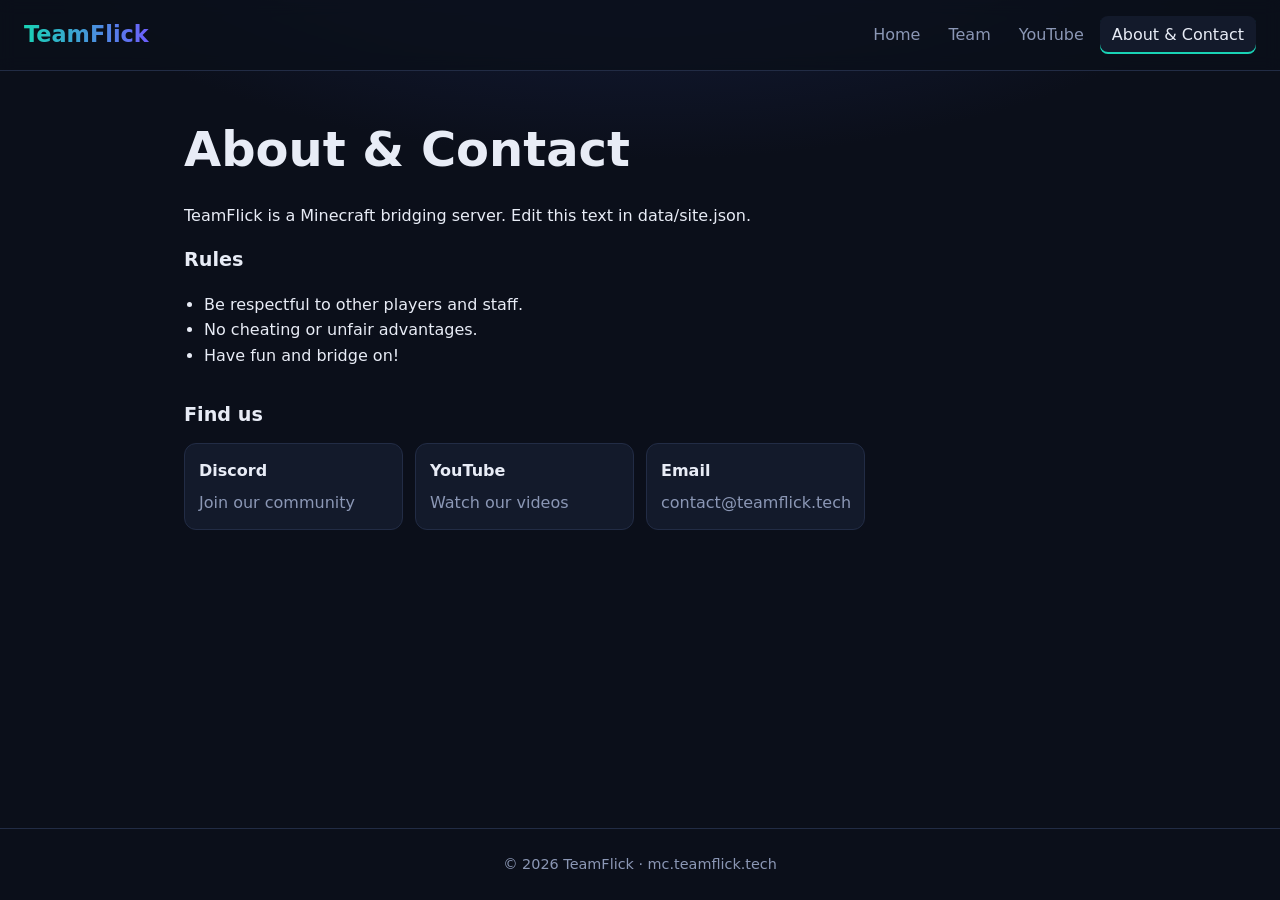
==== about.html @ f41781c0 "Initial TeamFlick static site" ====
<!doctype html>
<html lang="en">
<head>
<meta charset="utf-8">
<meta name="viewport" content="width=device-width, initial-scale=1">
<title>About & Contact</title>
<meta name="description" content="TeamFlick – a Minecraft bridging server. IP: mc.teamflick.tech">
<link rel="stylesheet" href="assets/style.css">
</head>
<body data-page="about">
<header id="nav"></header>
<main>
<h1>About & Contact</h1>
<section class="block"><p id="desc"></p><h2>Rules</h2><ul id="rules"></ul></section>
<section class="block"><h2>Find us</h2><div class="grid" id="links"></div></section>
</main>
<footer id="footer"></footer>
<script src="assets/app.js"></script>
</body>
</html>
---- assets/style.css ----
:root {
  --bg: #0b0f1a; --panel: #131a2b; --line: #222c45; --text: #e8ecf6; --muted: #8b97b5;
  --accent: #19d3b5; --accent2: #6d5efc;
}
* { box-sizing: border-box; }
body {
  margin: 0; background: radial-gradient(1200px 600px at 50% -200px, #1a2550 0%, var(--bg) 60%) no-repeat, var(--bg);
  color: var(--text); font: 16px/1.6 system-ui, -apple-system, "Segoe UI", Roboto, sans-serif;
  min-height: 100vh; display: flex; flex-direction: column;
}
#nav { display: flex; flex-wrap: wrap; gap: 12px 24px; align-items: center; justify-content: space-between;
  padding: 16px 24px; border-bottom: 1px solid var(--line); background: rgba(11,15,26,.8); backdrop-filter: blur(8px);
  position: sticky; top: 0; z-index: 5; }
.brand { font-weight: 800; font-size: 1.4rem; color: var(--text); text-decoration: none;
  background: linear-gradient(90deg, var(--accent), var(--accent2)); -webkit-background-clip: text; background-clip: text; color: transparent; }
nav { display: flex; flex-wrap: wrap; gap: 4px; }
nav a { color: var(--muted); text-decoration: none; padding: 6px 12px; border-radius: 8px; }
nav a:hover { color: var(--text); background: var(--panel); }
nav a.active { color: var(--text); background: var(--panel); box-shadow: inset 0 -2px var(--accent); }
main { flex: 1; width: 100%; max-width: 960px; margin: 0 auto; padding: 40px 24px; }
h1 { font-size: clamp(2rem, 6vw, 3rem); margin: 0 0 8px; }
h2 { margin: 0 0 12px; font-size: 1.2rem; }
.muted { color: var(--muted); }
.hero { text-align: center; padding: 48px 0 24px; }
.ip { display: inline-block; margin: 24px 0 8px; padding: 14px 28px; border-radius: 14px; background: var(--panel);
  border: 1px solid var(--line); font: 700 clamp(1.4rem, 5vw, 2.2rem) ui-monospace, Menlo, Consolas, monospace; color: var(--accent); }
.btn { cursor: pointer; border: 0; border-radius: 10px; padding: 10px 20px; font: inherit; font-weight: 600;
  color: #04201c; background: var(--accent); }
.btn:hover { filter: brightness(1.1); }
.stat { margin: 40px auto 0; max-width: 360px; padding: 20px; border-radius: 14px; background: var(--panel); border: 1px solid var(--line); }
.stat .label { color: var(--muted); font-size: .85rem; text-transform: uppercase; letter-spacing: .08em; }
.stat .value { font-size: 1.8rem; font-weight: 700; }
.grid { display: grid; grid-template-columns: repeat(auto-fill, minmax(200px, 1fr)); gap: 12px; }
.card { display: flex; gap: 12px; padding: 14px; border-radius: 12px; background: var(--panel); border: 1px solid var(--line);
  color: var(--text); text-decoration: none; }
a.card:hover { border-color: var(--accent); transform: translateY(-2px); transition: .15s; }
.member { align-items: center; }
.member img { border-radius: 8px; image-rendering: pixelated; background: var(--line); }
.rank { margin-bottom: 28px; }
.tag { display: inline-block; padding: 2px 12px; border-radius: 999px; font-weight: 700; font-size: .95rem;
  color: var(--c, #fff); border: 1px solid var(--c, #fff); background: color-mix(in srgb, var(--c, #fff) 12%, transparent); }
.yttag { --c: #ff4d4d; align-self: flex-start; font-size: .8rem; color: #ff4d4d; border-color: #ff4d4d; background: rgba(255,77,77,.12); }
.yt, .link { flex-direction: column; gap: 6px; }
.go { color: var(--accent); font-size: .9rem; margin-top: 4px; }
ul { padding-left: 20px; }
section.block { margin-bottom: 32px; }
#footer { text-align: center; padding: 24px; color: var(--muted); border-top: 1px solid var(--line); font-size: .9rem; }
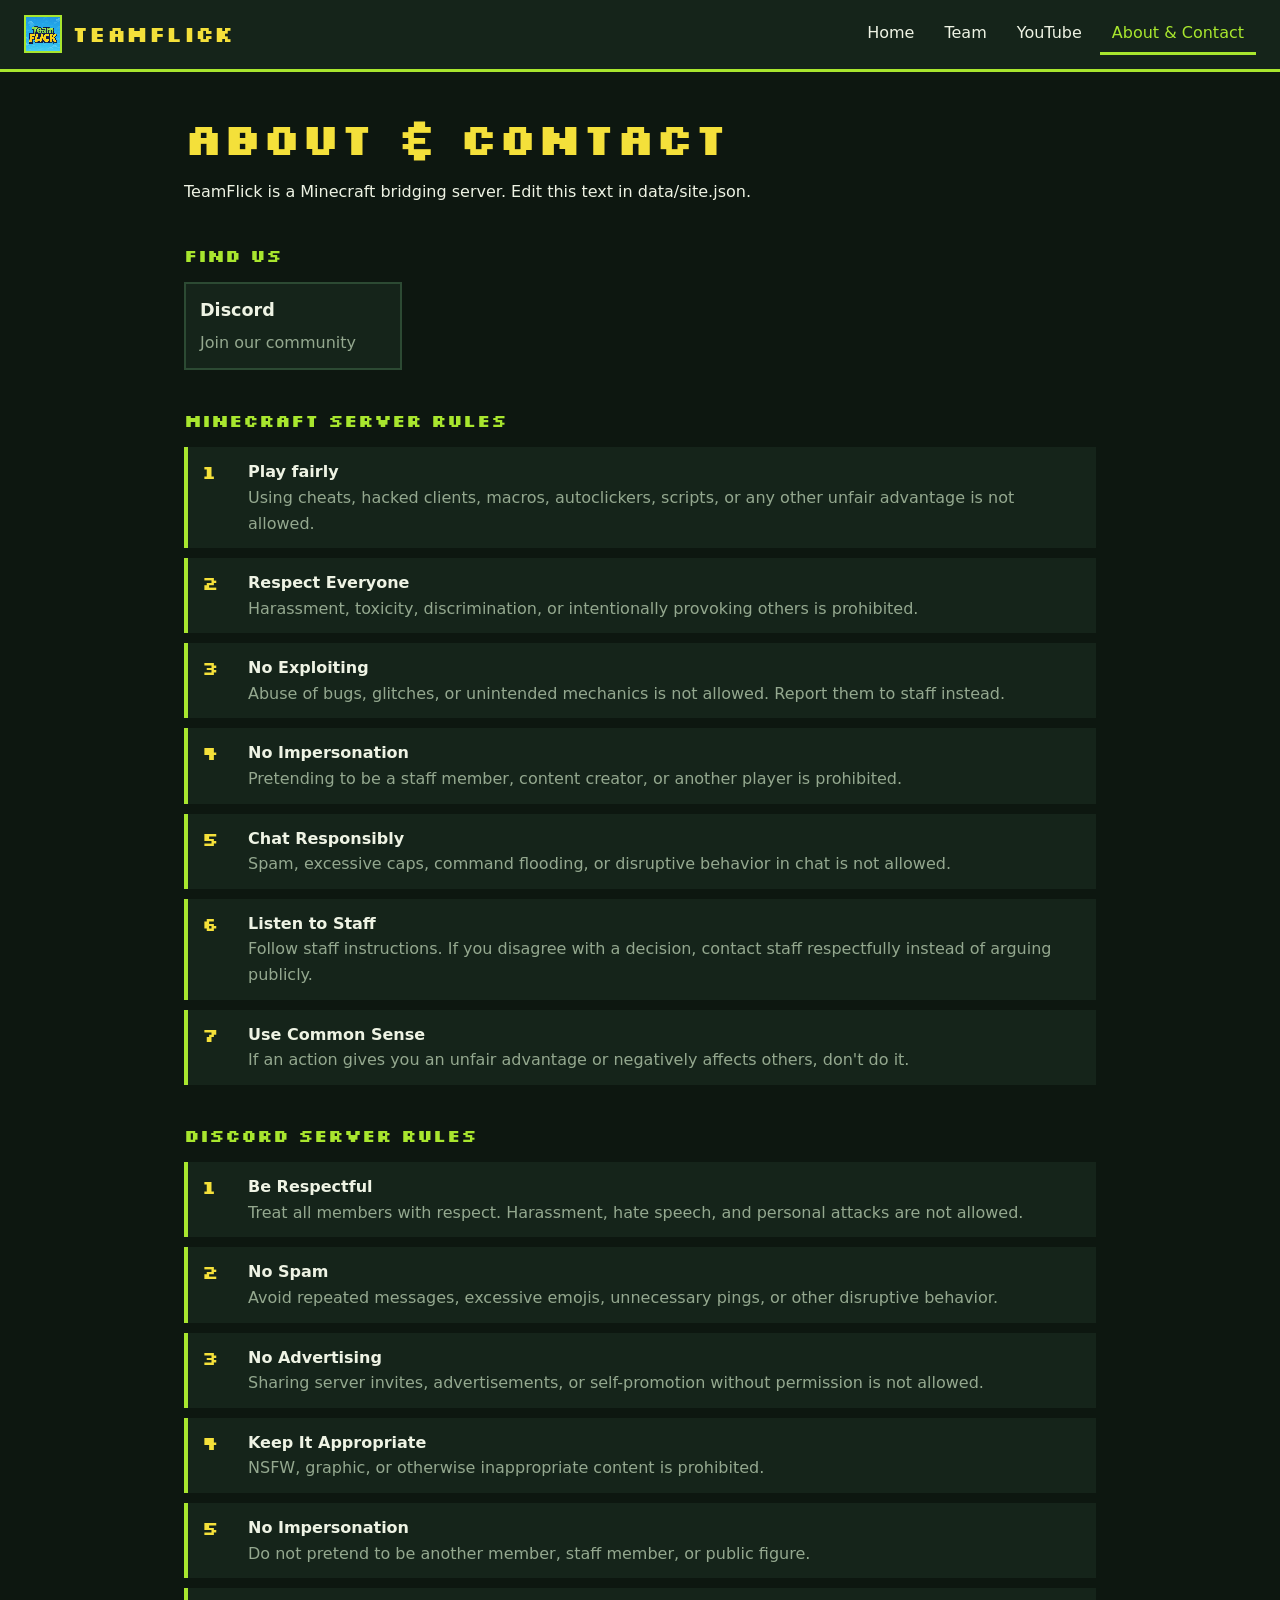
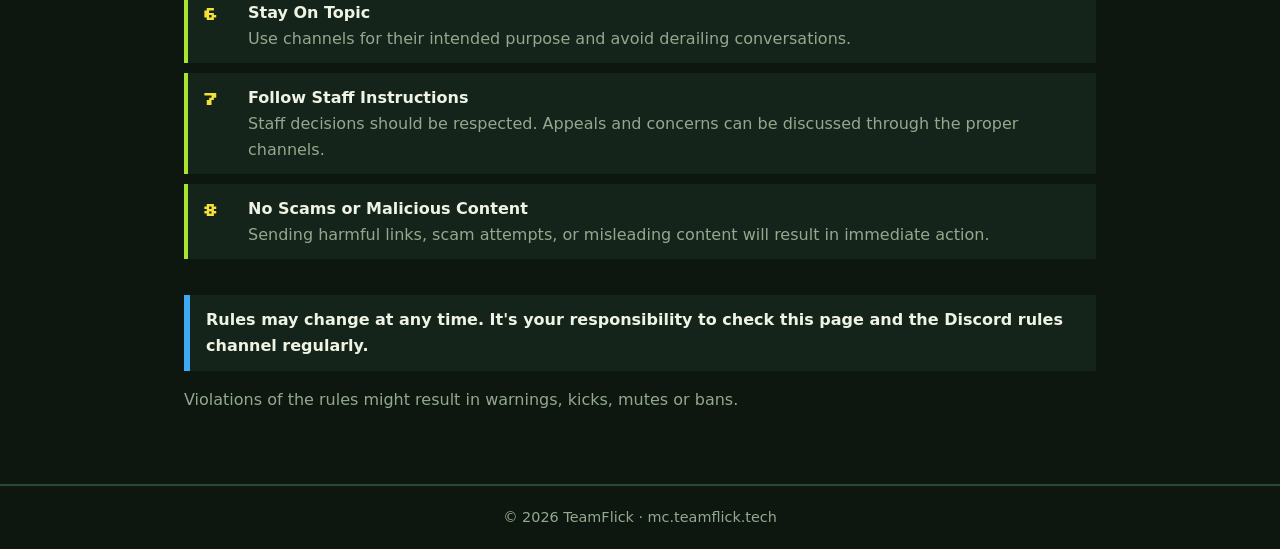
==== commit 4c420635: "Add logo, favicon, rules.json + rules section on About page" ====
--- a/about.html
+++ b/about.html
@@ -5,14 +5,16 @@
 <meta name="viewport" content="width=device-width, initial-scale=1">
 <title>About & Contact</title>
 <meta name="description" content="TeamFlick – a Minecraft bridging server. IP: mc.teamflick.tech">
+<link rel="icon" href="assets/favicon.png">
 <link rel="stylesheet" href="assets/style.css">
 </head>
 <body data-page="about">
 <header id="nav"></header>
 <main>
 <h1>About & Contact</h1>
-<section class="block"><p id="desc"></p><h2>Rules</h2><ul id="rules"></ul></section>
+<section class="block"><p id="desc"></p></section>
 <section class="block"><h2>Find us</h2><div class="grid" id="links"></div></section>
+<div id="rules"></div>
 </main>
 <footer id="footer"></footer>
 <script src="assets/app.js"></script>
--- a/assets/style.css
+++ b/assets/style.css
@@ -1,47 +1,91 @@
+@import url("https://fonts.googleapis.com/css2?family=Silkscreen:wght@400;700&display=swap");
+
 :root {
-  --bg: #0b0f1a; --panel: #131a2b; --line: #222c45; --text: #e8ecf6; --muted: #8b97b5;
-  --accent: #19d3b5; --accent2: #6d5efc;
+  --bg: #0d1710;
+  --panel: #15241a;
+  --panel2: #1b2d20;
+  --line: #2c4a33;
+  --text: #eef3e4;
+  --muted: #94a88f;
+  --lime: #a8e62e;
+  --yellow: #f4e03a;
+  --blue: #3fa9f5;
+  --ink: #0b120c;
+  --pixel: "Silkscreen", ui-monospace, Menlo, Consolas, monospace;
 }
 * { box-sizing: border-box; }
 body {
-  margin: 0; background: radial-gradient(1200px 600px at 50% -200px, #1a2550 0%, var(--bg) 60%) no-repeat, var(--bg);
-  color: var(--text); font: 16px/1.6 system-ui, -apple-system, "Segoe UI", Roboto, sans-serif;
+  margin: 0; background: var(--bg); color: var(--text);
+  font: 16px/1.6 system-ui, -apple-system, "Segoe UI", Roboto, sans-serif;
   min-height: 100vh; display: flex; flex-direction: column;
 }
-#nav { display: flex; flex-wrap: wrap; gap: 12px 24px; align-items: center; justify-content: space-between;
-  padding: 16px 24px; border-bottom: 1px solid var(--line); background: rgba(11,15,26,.8); backdrop-filter: blur(8px);
-  position: sticky; top: 0; z-index: 5; }
-.brand { font-weight: 800; font-size: 1.4rem; color: var(--text); text-decoration: none;
-  background: linear-gradient(90deg, var(--accent), var(--accent2)); -webkit-background-clip: text; background-clip: text; color: transparent; }
-nav { display: flex; flex-wrap: wrap; gap: 4px; }
-nav a { color: var(--muted); text-decoration: none; padding: 6px 12px; border-radius: 8px; }
-nav a:hover { color: var(--text); background: var(--panel); }
-nav a.active { color: var(--text); background: var(--panel); box-shadow: inset 0 -2px var(--accent); }
-main { flex: 1; width: 100%; max-width: 960px; margin: 0 auto; padding: 40px 24px; }
-h1 { font-size: clamp(2rem, 6vw, 3rem); margin: 0 0 8px; }
-h2 { margin: 0 0 12px; font-size: 1.2rem; }
+a { color: var(--blue); }
+
+/* header */
+#nav {
+  display: flex; flex-wrap: wrap; gap: 10px 28px; align-items: center; justify-content: space-between;
+  padding: 14px 24px; background: var(--panel); border-bottom: 3px solid var(--lime);
+}
+.brand { display: flex; align-items: center; gap: 10px; font-family: var(--pixel); font-weight: 700;
+  font-size: 1.4rem; color: var(--yellow); text-decoration: none; letter-spacing: .02em; }
+.brand img { height: 36px; width: auto; image-rendering: pixelated; }
+nav { display: flex; flex-wrap: wrap; gap: 2px 6px; }
+nav a { color: var(--text); text-decoration: none; padding: 6px 12px; font-weight: 500; border-bottom: 3px solid transparent; }
+nav a:hover { color: var(--blue); border-bottom-color: var(--blue); }
+nav a.active { color: var(--lime); border-bottom-color: var(--lime); }
+
+main { flex: 1; width: 100%; max-width: 960px; margin: 0 auto; padding: 40px 24px 56px; }
+h1 { font-family: var(--pixel); font-size: clamp(1.8rem, 6vw, 2.8rem); line-height: 1.15; margin: 0 0 10px; color: var(--yellow); }
+h2 { font-family: var(--pixel); font-size: 1.15rem; margin: 0 0 12px; color: var(--lime); }
 .muted { color: var(--muted); }
-.hero { text-align: center; padding: 48px 0 24px; }
-.ip { display: inline-block; margin: 24px 0 8px; padding: 14px 28px; border-radius: 14px; background: var(--panel);
-  border: 1px solid var(--line); font: 700 clamp(1.4rem, 5vw, 2.2rem) ui-monospace, Menlo, Consolas, monospace; color: var(--accent); }
-.btn { cursor: pointer; border: 0; border-radius: 10px; padding: 10px 20px; font: inherit; font-weight: 600;
-  color: #04201c; background: var(--accent); }
-.btn:hover { filter: brightness(1.1); }
-.stat { margin: 40px auto 0; max-width: 360px; padding: 20px; border-radius: 14px; background: var(--panel); border: 1px solid var(--line); }
-.stat .label { color: var(--muted); font-size: .85rem; text-transform: uppercase; letter-spacing: .08em; }
-.stat .value { font-size: 1.8rem; font-weight: 700; }
-.grid { display: grid; grid-template-columns: repeat(auto-fill, minmax(200px, 1fr)); gap: 12px; }
-.card { display: flex; gap: 12px; padding: 14px; border-radius: 12px; background: var(--panel); border: 1px solid var(--line);
+
+/* home */
+.hero { padding: 40px 0 8px; }
+.hero h1 { font-size: clamp(2.2rem, 8vw, 3.6rem); }
+.hero .muted { font-size: 1.1rem; margin: 0 0 28px; }
+.ip-row { display: flex; flex-wrap: wrap; gap: 12px; align-items: stretch; }
+.ip { padding: 12px 22px; background: var(--ink); border: 3px solid var(--lime); box-shadow: 5px 5px 0 var(--lime);
+  font: 700 clamp(1.2rem, 4.5vw, 1.9rem) ui-monospace, Menlo, Consolas, monospace; color: var(--lime); }
+.btn { cursor: pointer; border: 3px solid var(--blue); background: var(--blue); color: var(--ink);
+  padding: 0 22px; font: 700 1rem var(--pixel); }
+.btn:hover { background: var(--ink); color: var(--blue); }
+.btn:active { transform: translate(2px, 2px); }
+.stat { margin-top: 44px; display: inline-block; min-width: 260px; padding: 16px 22px; background: var(--panel);
+  border-left: 6px solid var(--yellow); }
+.stat .label { color: var(--muted); font-size: .8rem; text-transform: uppercase; letter-spacing: .1em; }
+.stat .value { font: 700 1.7rem var(--pixel); color: var(--yellow); }
+
+/* cards */
+.grid { display: grid; grid-template-columns: repeat(auto-fill, minmax(210px, 1fr)); gap: 14px; }
+.card { display: flex; gap: 12px; padding: 12px 14px; background: var(--panel); border: 2px solid var(--line);
   color: var(--text); text-decoration: none; }
-a.card:hover { border-color: var(--accent); transform: translateY(-2px); transition: .15s; }
+a.card:hover { border-color: var(--blue); box-shadow: 4px 4px 0 var(--blue); transform: translate(-2px, -2px); }
 .member { align-items: center; }
-.member img { border-radius: 8px; image-rendering: pixelated; background: var(--line); }
-.rank { margin-bottom: 28px; }
-.tag { display: inline-block; padding: 2px 12px; border-radius: 999px; font-weight: 700; font-size: .95rem;
-  color: var(--c, #fff); border: 1px solid var(--c, #fff); background: color-mix(in srgb, var(--c, #fff) 12%, transparent); }
-.yttag { --c: #ff4d4d; align-self: flex-start; font-size: .8rem; color: #ff4d4d; border-color: #ff4d4d; background: rgba(255,77,77,.12); }
+.member img { width: 44px; height: 44px; image-rendering: pixelated; background: var(--line); }
+.rank { margin-bottom: 30px; }
+.tag { display: inline-block; padding: 2px 10px; font: 700 .8rem var(--pixel); background: var(--c, var(--lime)); color: var(--ink); }
+.rank h2 { margin-bottom: 14px; }
+.yttag { --c: #ff5a4d; align-self: flex-start; }
 .yt, .link { flex-direction: column; gap: 6px; }
-.go { color: var(--accent); font-size: .9rem; margin-top: 4px; }
+.yt strong, .link strong { font-size: 1.1rem; }
+.go { color: var(--blue); font-weight: 600; font-size: .9rem; margin-top: 4px; }
+
 ul { padding-left: 20px; }
-section.block { margin-bottom: 32px; }
-#footer { text-align: center; padding: 24px; color: var(--muted); border-top: 1px solid var(--line); font-size: .9rem; }
+li::marker { color: var(--lime); }
+section.block { margin-bottom: 36px; }
+
+#footer { text-align: center; padding: 20px; color: var(--muted); border-top: 2px solid var(--line); font-size: .9rem; }
+
+/* logo + rules */
+.hero { display: grid; grid-template-columns: 1fr auto; gap: 8px 40px; align-items: center; }
+.hero > :not(.hero-logo) { grid-column: 1; }
+.hero-logo { grid-column: 2; grid-row: 1 / span 4; width: 220px; height: auto; border: 3px solid var(--lime); box-shadow: 6px 6px 0 var(--blue); }
+@media (max-width: 640px) { .hero { grid-template-columns: 1fr; } .hero-logo { grid-column: 1; grid-row: auto; order: -1; width: 150px; } }
+.brand img { height: 38px; border: 2px solid var(--lime); }
+ol.rules { list-style: none; counter-reset: r; padding: 0; margin: 0; display: grid; gap: 10px; }
+ol.rules li { counter-increment: r; display: grid; grid-template-columns: 34px 1fr; gap: 0 12px; padding: 12px 14px; background: var(--panel); border-left: 4px solid var(--lime); }
+ol.rules li::before { content: counter(r); grid-row: span 2; font: 700 1.2rem var(--pixel); color: var(--yellow); }
+ol.rules strong { color: var(--text); }
+ol.rules span { color: var(--muted); }
+.notice { margin-top: 8px; padding: 12px 16px; background: var(--panel); border-left: 6px solid var(--blue); font-weight: 600; }
+.stat { justify-self: start; }
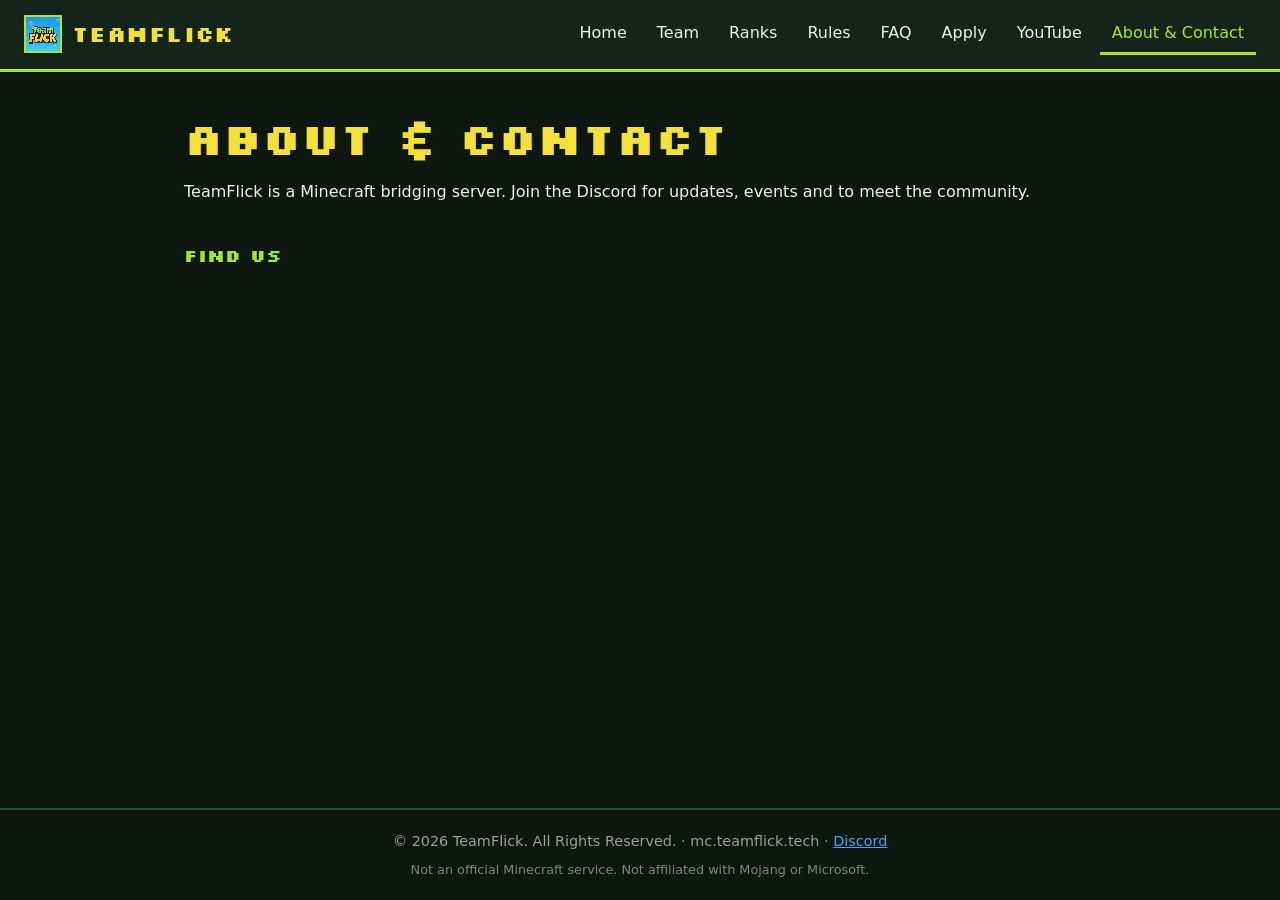
==== commit b76f15dd: "Add Rules, FAQ and Staff Applications pages" ====
--- a/about.html
+++ b/about.html
@@ -14,7 +14,6 @@
 <h1>About & Contact</h1>
 <section class="block"><p id="desc"></p></section>
 <section class="block"><h2>Find us</h2><div class="grid" id="links"></div></section>
-<div id="rules"></div>
 </main>
 <footer id="footer"></footer>
 <script src="assets/app.js"></script>
--- a/assets/style.css
+++ b/assets/style.css
@@ -89,3 +89,46 @@
 ol.rules span { color: var(--muted); }
 .notice { margin-top: 8px; padding: 12px 16px; background: var(--panel); border-left: 6px solid var(--blue); font-weight: 600; }
 .stat { justify-self: start; }
+
+/* home extras */
+.stats { display: flex; flex-wrap: wrap; gap: 14px; margin-top: 36px; }
+.stats .stat { margin-top: 0; min-width: 200px; }
+.stat .value.on { color: var(--lime); }
+.stat .value.off { color: #ff6b5e; }
+.stat#status { border-left-color: var(--blue); }
+.cta { margin-top: 22px; }
+.btn-alt { display: inline-block; padding: 12px 22px; text-decoration: none; background: transparent; color: var(--yellow); border-color: var(--yellow); }
+.btn-alt:hover { background: var(--yellow); color: var(--ink); }
+ol.steps { list-style: none; counter-reset: s; padding: 0; margin: 0; display: grid; grid-template-columns: repeat(auto-fit, minmax(210px, 1fr)); gap: 12px; }
+ol.steps li { counter-increment: s; padding: 14px; background: var(--panel); border-top: 4px solid var(--blue); }
+ol.steps li::before { content: counter(s); display: block; font: 700 1.5rem var(--pixel); color: var(--yellow); margin-bottom: 4px; }
+.home-gap { margin-top: 48px; }
+#join-sec { margin-top: 48px; }
+#footer a { color: var(--blue); }
+[hidden] { display: none !important; }
+
+/* ranks page + modes */
+.rank-cards { display: grid; grid-template-columns: repeat(auto-fit, minmax(260px, 1fr)); gap: 16px; margin: 24px 0 44px; align-items: start; }
+.rcard { background: var(--panel); border: 2px solid var(--line); border-top: 6px solid var(--c); padding: 16px 18px 8px; }
+.rcard h2 { color: var(--c); font-size: 1.4rem; }
+.rcard ul { padding-left: 18px; margin: 0 0 14px; }
+.rcard li::marker { color: var(--c); }
+.rcard table { width: 100%; border-collapse: collapse; margin-bottom: 8px; }
+.rcard td { padding: 6px 0; border-top: 1px solid var(--line); }
+.rcard td:last-child { text-align: right; font-weight: 700; color: var(--yellow); }
+.mode { flex-direction: column; gap: 4px; border-left: 6px solid var(--lime); }
+.mode strong { font: 700 1.15rem var(--pixel); color: var(--yellow); }
+#modes-sec { margin-top: 48px; }
+#footer .fine { margin-top: 6px; font-size: .8rem; opacity: .8; }
+
+/* faq + apply */
+details.qa { background: var(--panel); border-left: 4px solid var(--blue); margin-bottom: 10px; padding: 0 16px; }
+details.qa summary { cursor: pointer; padding: 12px 0; font-weight: 600; }
+details.qa[open] { border-left-color: var(--lime); }
+details.qa p { margin: 0 0 14px; color: var(--muted); }
+.notice.open { border-left-color: var(--lime); color: var(--lime); }
+.notice.closed { border-left-color: #ff6b5e; color: #ff6b5e; }
+.role { flex-direction: column; gap: 6px; border-left: 6px solid var(--yellow); }
+.role strong { font: 700 1.1rem var(--pixel); color: var(--yellow); }
+.role ul { margin: 6px 0 0; font-size: .95rem; }
+section.block + .notice, .notice { margin-bottom: 24px; }
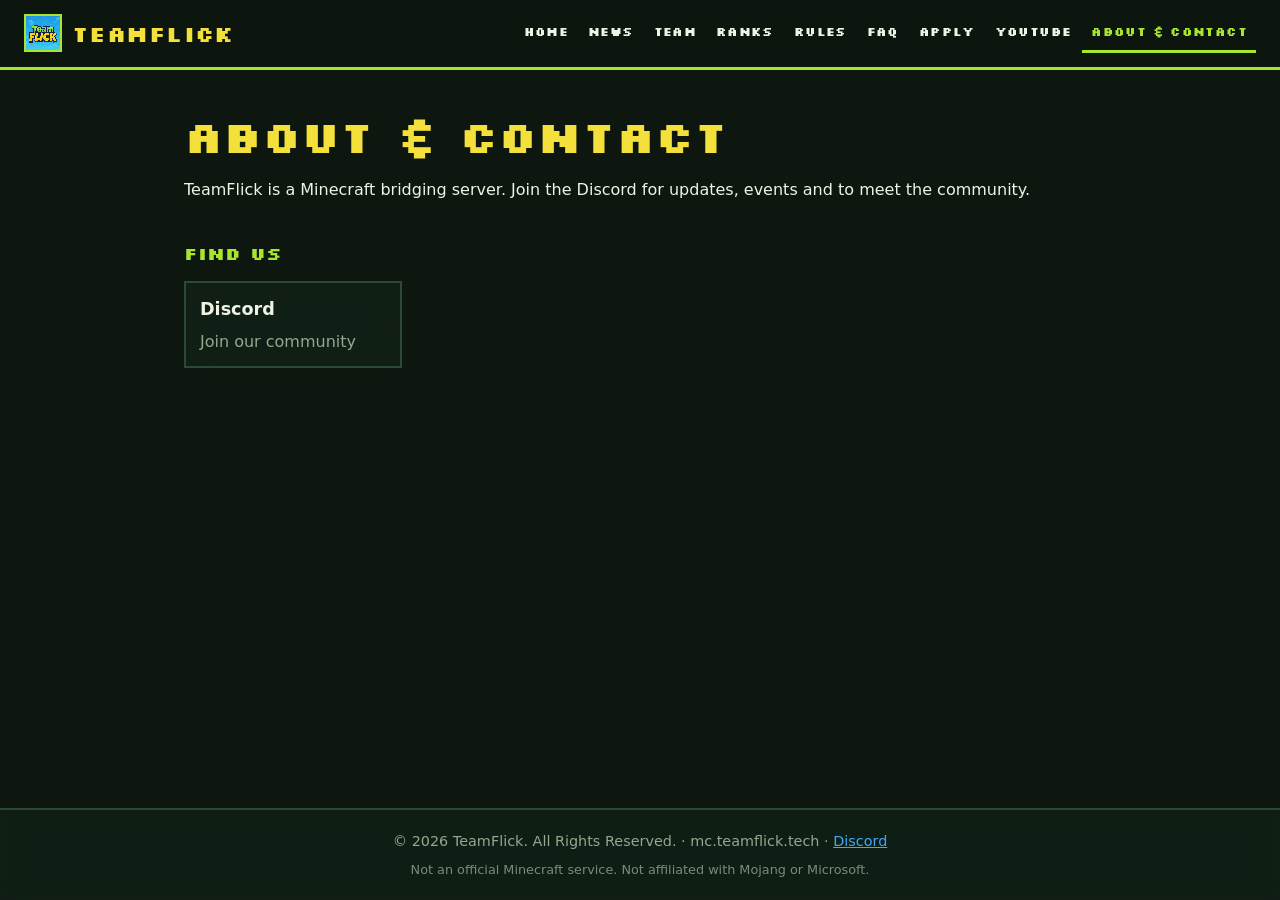
==== commit 7f7a18ba: "Sprinkle glitter on the cursor, teach links to wear a fancy hat (previews), news peeks on home" ====
--- a/about.html
+++ b/about.html
@@ -4,7 +4,16 @@
 <meta charset="utf-8">
 <meta name="viewport" content="width=device-width, initial-scale=1">
 <title>About & Contact</title>
-<meta name="description" content="TeamFlick – a Minecraft bridging server. IP: mc.teamflick.tech">
+<meta name="description" content="About TeamFlick and how to get in touch.">
+<meta name="theme-color" content="#0d1710">
+<link rel="canonical" href="https://teamflick.tech/about.html">
+<meta property="og:type" content="website">
+<meta property="og:site_name" content="TeamFlick">
+<meta property="og:title" content="TeamFlick – About &amp; Contact">
+<meta property="og:description" content="About TeamFlick and how to get in touch.">
+<meta property="og:url" content="https://teamflick.tech/about.html">
+<meta property="og:image" content="https://teamflick.tech/assets/logo.png">
+<meta name="twitter:card" content="summary">
 <link rel="icon" href="assets/favicon.png">
 <link rel="stylesheet" href="assets/style.css">
 </head>
--- a/assets/style.css
+++ b/assets/style.css
@@ -132,3 +132,71 @@
 .role strong { font: 700 1.1rem var(--pixel); color: var(--yellow); }
 .role ul { margin: 6px 0 0; font-size: .95rem; }
 section.block + .notice, .notice { margin-bottom: 24px; }
+
+/* news */
+.post { background: var(--panel); border-left: 6px solid var(--blue); padding: 16px 20px; margin-bottom: 18px; }
+.post .meta { display: flex; gap: 12px; align-items: center; margin-bottom: 6px; color: var(--muted); font-size: .9rem; }
+.post h2 { color: var(--yellow); font-size: 1.25rem; margin-bottom: 8px; }
+.post p { margin: 0 0 10px; }
+nav a { padding: 6px 9px; font-size: .95rem; } nav { gap: 0 2px; } #nav { gap: 10px 20px; }
+
+/* backdrop blur / glass */
+:root { --panel: rgba(21, 36, 26, .62); --glass: blur(12px) saturate(140%); }
+body::before {
+  content: ""; position: fixed; inset: 0; z-index: -1; pointer-events: none;
+  background:
+    linear-gradient(rgba(168,230,46,.22), rgba(168,230,46,.22)) 8% 14% / 150px 150px no-repeat,
+    linear-gradient(rgba(63,169,245,.26), rgba(63,169,245,.26)) 88% 22% / 210px 210px no-repeat,
+    linear-gradient(rgba(244,224,58,.18), rgba(244,224,58,.18)) 70% 78% / 180px 180px no-repeat,
+    linear-gradient(rgba(63,169,245,.20), rgba(63,169,245,.20)) 14% 85% / 240px 240px no-repeat,
+    radial-gradient(520px 520px at 12% 18%, rgba(168,230,46,.20), transparent 70%),
+    radial-gradient(600px 600px at 90% 30%, rgba(63,169,245,.22), transparent 70%),
+    radial-gradient(520px 520px at 70% 90%, rgba(244,224,58,.14), transparent 70%);
+}
+#nav { position: sticky; top: 0; z-index: 10; background: rgba(21, 36, 26, .55); -webkit-backdrop-filter: var(--glass); backdrop-filter: var(--glass); }
+.card, .stat, .rcard, .post, details.qa, ol.rules li, ol.steps li, .notice, .ip {
+  -webkit-backdrop-filter: var(--glass); backdrop-filter: var(--glass);
+}
+.ip { background: rgba(11, 18, 12, .6); }
+.hero-logo { backdrop-filter: none; }
+#footer { background: rgba(21, 36, 26, .5); -webkit-backdrop-filter: var(--glass); backdrop-filter: var(--glass); }
+
+/* news: click to reveal copy button */
+.post { cursor: pointer; transition: border-color .15s; }
+.post:hover, .post:focus-visible { border-left-color: var(--lime); outline: none; }
+.post.selected { border-left-color: var(--yellow); }
+.post .post-copy { display: none; margin-top: 6px; padding: 8px 16px; font-size: .85rem; }
+.post.selected .post-copy { display: inline-block; }
+
+/* navbar: mostly solid so scrolled content doesn't smear through */
+#nav { background: rgba(13, 23, 16, .86); -webkit-backdrop-filter: blur(10px); backdrop-filter: blur(10px); }
+
+/* nav: pixel font like the logo; dropdown on small screens */
+nav a { font-family: var(--pixel); font-weight: 700; font-size: .78rem; letter-spacing: .03em; padding: 8px 9px; }
+.nav-toggle { display: none; background: var(--ink); color: var(--yellow); border: 3px solid var(--lime); font: 700 1.2rem var(--pixel); padding: 4px 12px; cursor: pointer; }
+.nav-toggle:hover { border-color: var(--blue); color: var(--blue); }
+@media (max-width: 1080px) {
+  #nav { flex-wrap: wrap; }
+  .nav-toggle { display: block; }
+  #nav nav { display: none; width: 100%; flex-direction: column; gap: 4px; padding: 8px 0 4px; }
+  #nav.open nav { display: flex; }
+  #nav nav a { font-size: .95rem; padding: 12px 14px; background: rgba(27, 45, 32, .7); border-bottom: 0; border-left: 4px solid transparent; }
+  #nav nav a.active { border-left-color: var(--lime); }
+  #nav nav a:hover { border-left-color: var(--blue); }
+  #nav { padding: 12px 18px; }
+}
+
+/* no scrolling/bouncing past the footer */
+html { background: var(--bg); overscroll-behavior: none; }
+body { overscroll-behavior: none; min-height: 100vh; min-height: 100dvh; }
+.member img.dc { image-rendering: auto; object-fit: cover; }
+
+/* hover glow on people cards, latest news */
+.member, .yt { transition: transform .15s, border-color .15s, box-shadow .15s; }
+.member:hover { transform: translateY(-3px); border-color: var(--lime); box-shadow: 0 6px 0 rgba(168, 230, 46, .35); }
+a.card.yt:hover { box-shadow: 4px 4px 0 var(--blue); }
+#latest { margin-top: 48px; }
+.latest { flex-direction: column; gap: 6px; border-left: 6px solid var(--blue); }
+.latest strong { font: 700 1.1rem var(--pixel); color: var(--yellow); }
+.latest .meta { display: flex; gap: 12px; align-items: center; color: var(--muted); font-size: .9rem; }
+@media (prefers-reduced-motion: reduce) { .member:hover { transform: none; } a.card:hover { transform: none; } }
